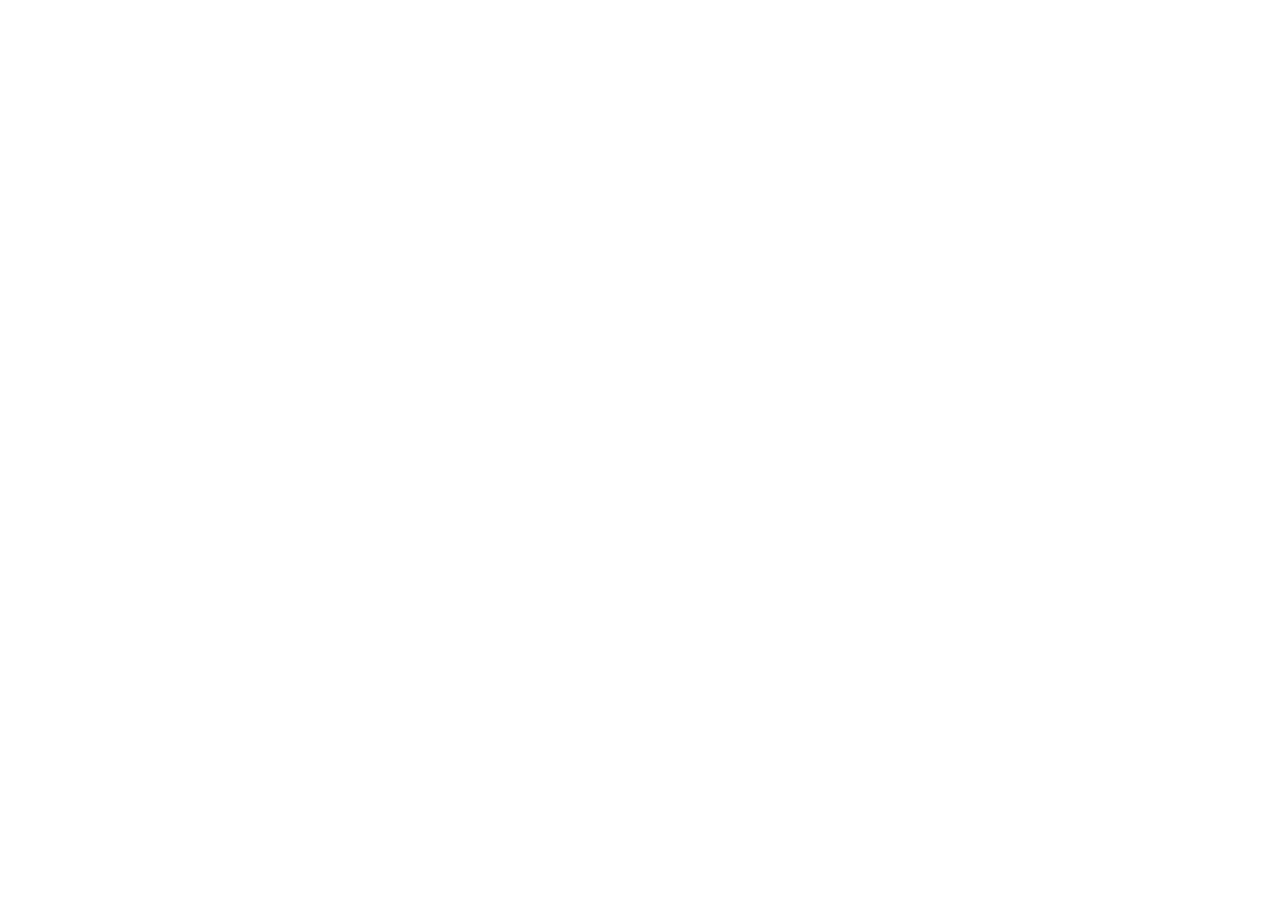
==== GSAP_project/index.html @ 46a2250f "basic structure" ====
<!DOCTYPE html>
<html lang="en">
<head>
    <meta charset="UTF-8">
    <meta name="viewport" content="width=device-width, initial-scale=1.0">
    <title>GSAP</title>
    <link rel="stylesheet" href="css/styles.css">
    <script src="https://cdn.jsdelivr.net/npm/gsap@3.14.1/dist/gsap.min.js"></script>
</head>
<body>
    
    <script src="js/script.js"></script>
</body>
</html>
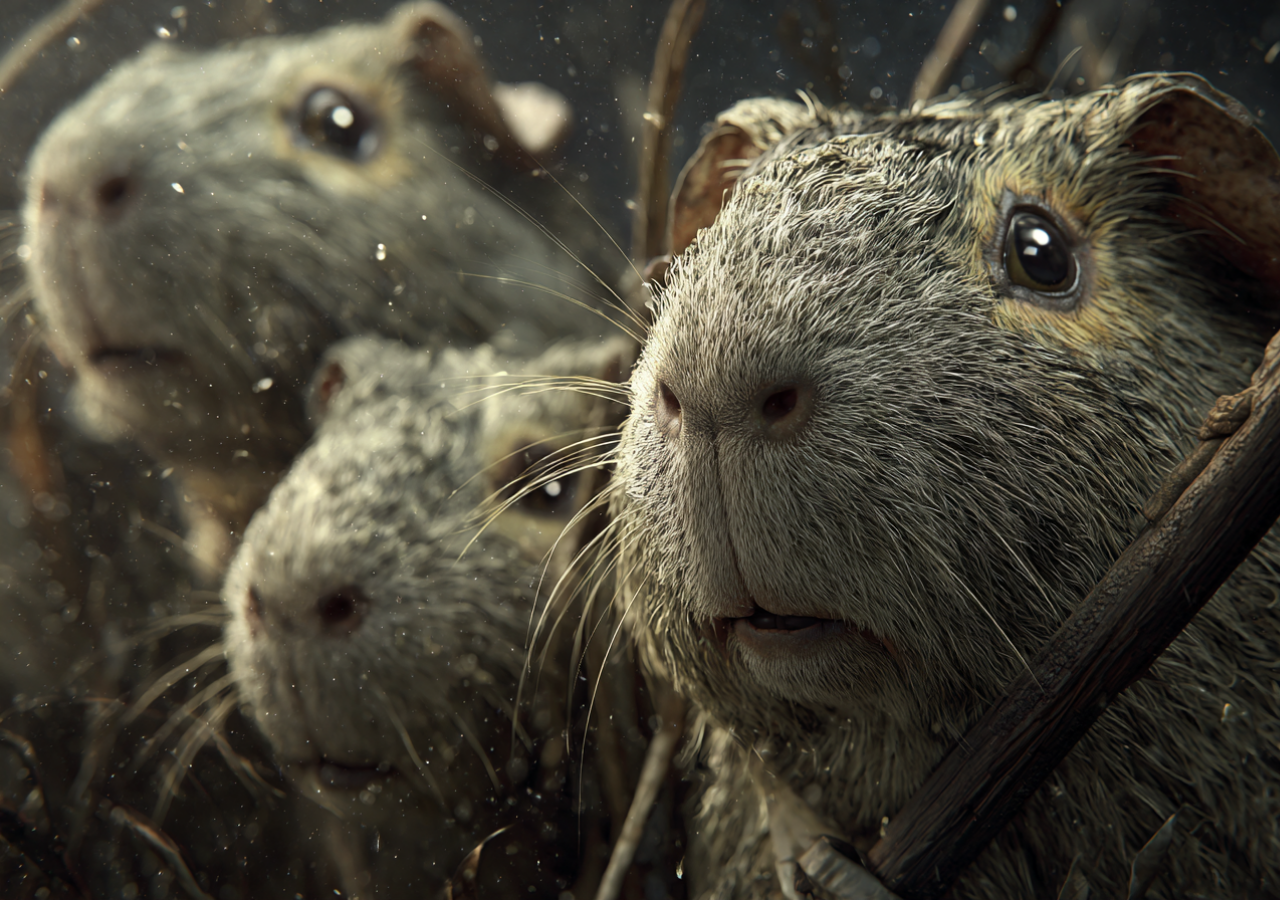
==== commit 356a56c0: "hero + body + font" ====
--- a/GSAP_project/index.html
+++ b/GSAP_project/index.html
@@ -6,9 +6,16 @@
     <title>GSAP</title>
     <link rel="stylesheet" href="css/styles.css">
     <script src="https://cdn.jsdelivr.net/npm/gsap@3.14.1/dist/gsap.min.js"></script>
+    <link rel="preconnect" href="https://fonts.googleapis.com">
+    <link rel="preconnect" href="https://fonts.gstatic.com" crossorigin>
+    <link href="https://fonts.googleapis.com/css2?family=Black+Ops+One&display=swap" rel="stylesheet">
 </head>
 <body>
-    
+    <section class="hero">
+        
+    </section>
+
+    <!--SCRIPTS-->
     <script src="js/script.js"></script>
 </body>
 </html>
--- a/GSAP_project/css/styles.css
+++ b/GSAP_project/css/styles.css
@@ -0,0 +1,22 @@
+body
+{
+    margin: 0;
+    padding: 0;
+    background-color: #000000;
+    font-family: "Black Ops One", sans-serif;
+}
+
+.hero
+{
+    width: 100vw;
+    height: 100vh;
+    background-color: red;
+    display: flex;
+    justify-content: center;
+    align-items: center;
+    background-image: url(../img/miskatonic.life_the_attack_of_the_mutant_guinea_pigs_high_det_c2e86c23-28d5-40e6-b380-a7911f9fa43f_2.png);
+    background-size: cover;
+    mix-blend-mode: difference;
+    position: relative;
+    overflow: hidden;
+}
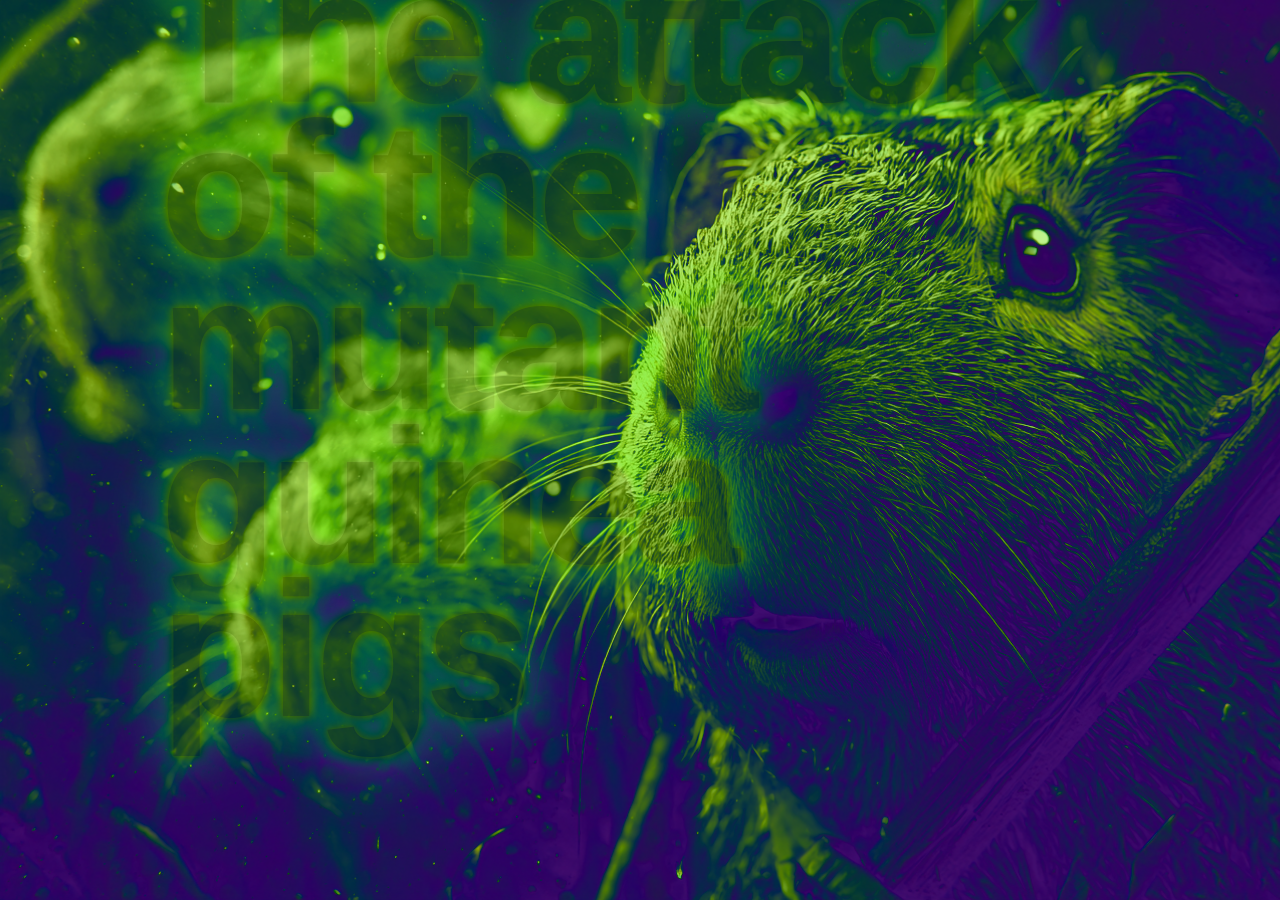
==== commit 45b46ee7: "animation with gsap" ====
--- a/GSAP_project/index.html
+++ b/GSAP_project/index.html
@@ -5,17 +5,23 @@
     <meta name="viewport" content="width=device-width, initial-scale=1.0">
     <title>GSAP</title>
     <link rel="stylesheet" href="css/styles.css">
-    <script src="https://cdn.jsdelivr.net/npm/gsap@3.14.1/dist/gsap.min.js"></script>
     <link rel="preconnect" href="https://fonts.googleapis.com">
     <link rel="preconnect" href="https://fonts.gstatic.com" crossorigin>
     <link href="https://fonts.googleapis.com/css2?family=Black+Ops+One&display=swap" rel="stylesheet">
 </head>
 <body>
     <section class="hero">
-        
+        <div class="container_hero">
+            <h1 class="hero_title">The attack of the mutant guinea pigs</h1>
+            <h2 class="hero_subtitle">Lorem ipsum, dolor sit amet consectetur adipisicing elit. Architecto, sint.</h2>
+            <img class="stamp-1">
+            <img class="stamp-2">
+            <img class="stamp-3">
+        </div>
     </section>
 
     <!--SCRIPTS-->
+    <script src="https://cdn.jsdelivr.net/npm/gsap@3.14.1/dist/gsap.min.js"></script>
     <script src="js/script.js"></script>
 </body>
 </html>
--- a/GSAP_project/css/styles.css
+++ b/GSAP_project/css/styles.css
@@ -2,7 +2,7 @@
 {
     margin: 0;
     padding: 0;
-    background-color: #000000;
+    background-color: #400d70;
     font-family: "Black Ops One", sans-serif;
 }
 
@@ -19,4 +19,20 @@
     mix-blend-mode: difference;
     position: relative;
     overflow: hidden;
+}
+
+.container_hero
+{
+    width: 75vw;
+}
+
+.hero_title
+{
+    font-size: 12rem;
+    color: rgb(173, 173, 173);
+    opacity: 1;
+    letter-spacing: -0.04em;
+    line-height: 0.8em;
+    text-shadow: 4px 2px 19px;
+    text-shadow: 0 0 5px #FFF, 0 0 10px #FFF, 0 0 15px #FFF, 0 0 20px #49ff18, 0 0 30px #49FF18, 0 0 40px #49FF18, 0 0 55px #49FF18, 0 0 75px #49ff18;
 }
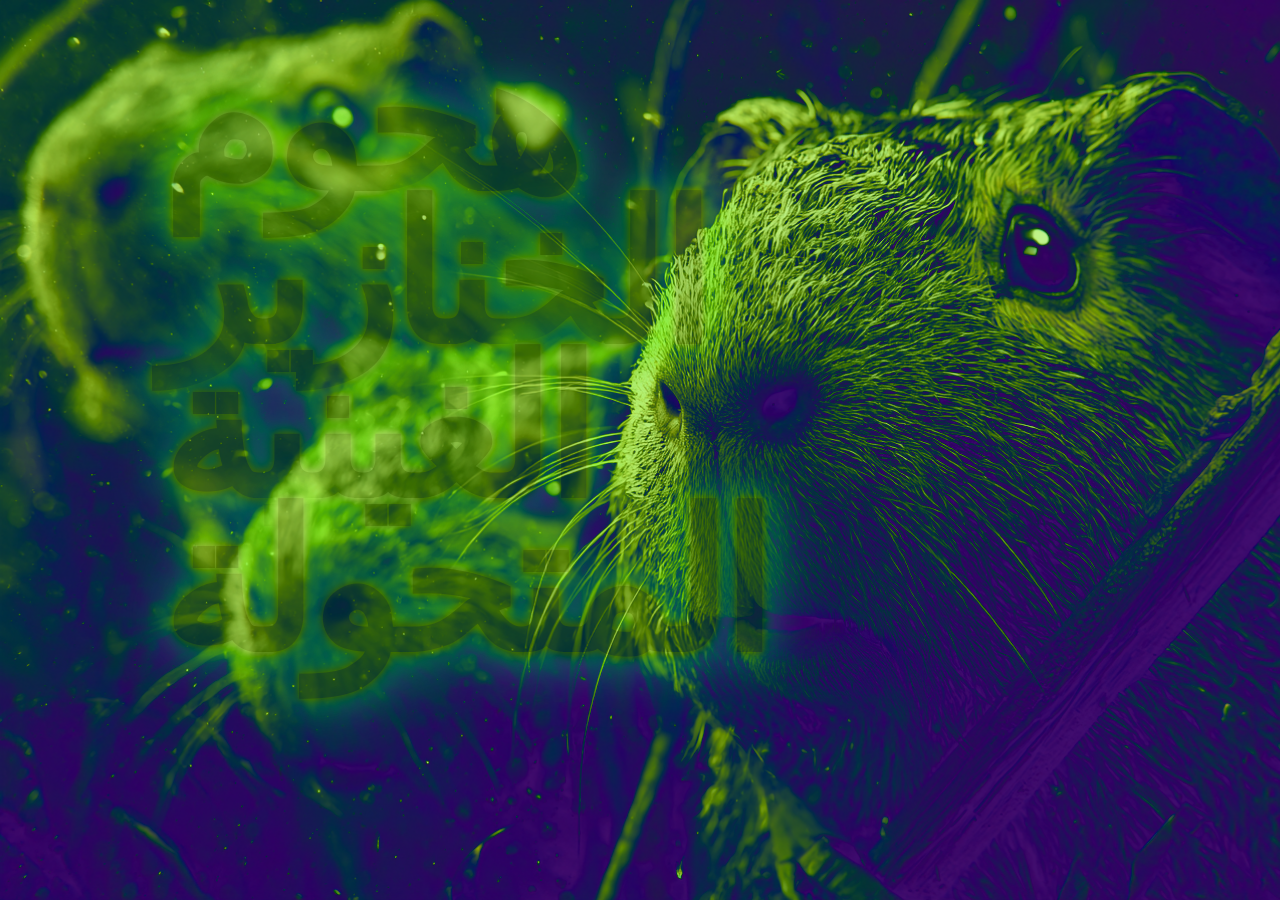
==== commit fadeac87: "finished animations" ====
--- a/GSAP_project/index.html
+++ b/GSAP_project/index.html
@@ -12,11 +12,11 @@
 <body>
     <section class="hero">
         <div class="container_hero">
-            <h1 class="hero_title">The attack of the mutant guinea pigs</h1>
-            <h2 class="hero_subtitle">Lorem ipsum, dolor sit amet consectetur adipisicing elit. Architecto, sint.</h2>
-            <img class="stamp-1">
-            <img class="stamp-2">
-            <img class="stamp-3">
+            <h1 class="hero_title">هجوم الخنازير الغينية المتحولة</h1>
+            <h2 class="hero_subtitle">لوريم إيبسوم، دولور سيت أميت، كونسيكتتور أديبيسكينغ إيليت. أركيتكتو، سينت.</h2>
+            <img class="stamp_1" src="img/guinea-pig.png" width="25%">
+            <img class="stamp_2" src="img/guinea-pig-1.png" width="30%">
+            <img class="stamp_3" src="img/guinea-pig-2.png" width="30%">
         </div>
     </section>
 
--- a/GSAP_project/css/styles.css
+++ b/GSAP_project/css/styles.css
@@ -35,4 +35,27 @@
     line-height: 0.8em;
     text-shadow: 4px 2px 19px;
     text-shadow: 0 0 5px #FFF, 0 0 10px #FFF, 0 0 15px #FFF, 0 0 20px #49ff18, 0 0 30px #49FF18, 0 0 40px #49FF18, 0 0 55px #49FF18, 0 0 75px #49ff18;
+}
+
+.stamp_1
+{
+    position: absolute;
+    left: 0px;
+    top: 80%;
+    transform: translateY(-50%);
+}
+
+.stamp_2
+{
+    position: absolute;
+    right: 0px;
+    bottom: 0;
+}
+
+.stamp_3
+{
+    position: absolute;
+    bottom: 0;
+    left: 50%;
+    transform: translateX(-50%);
 }
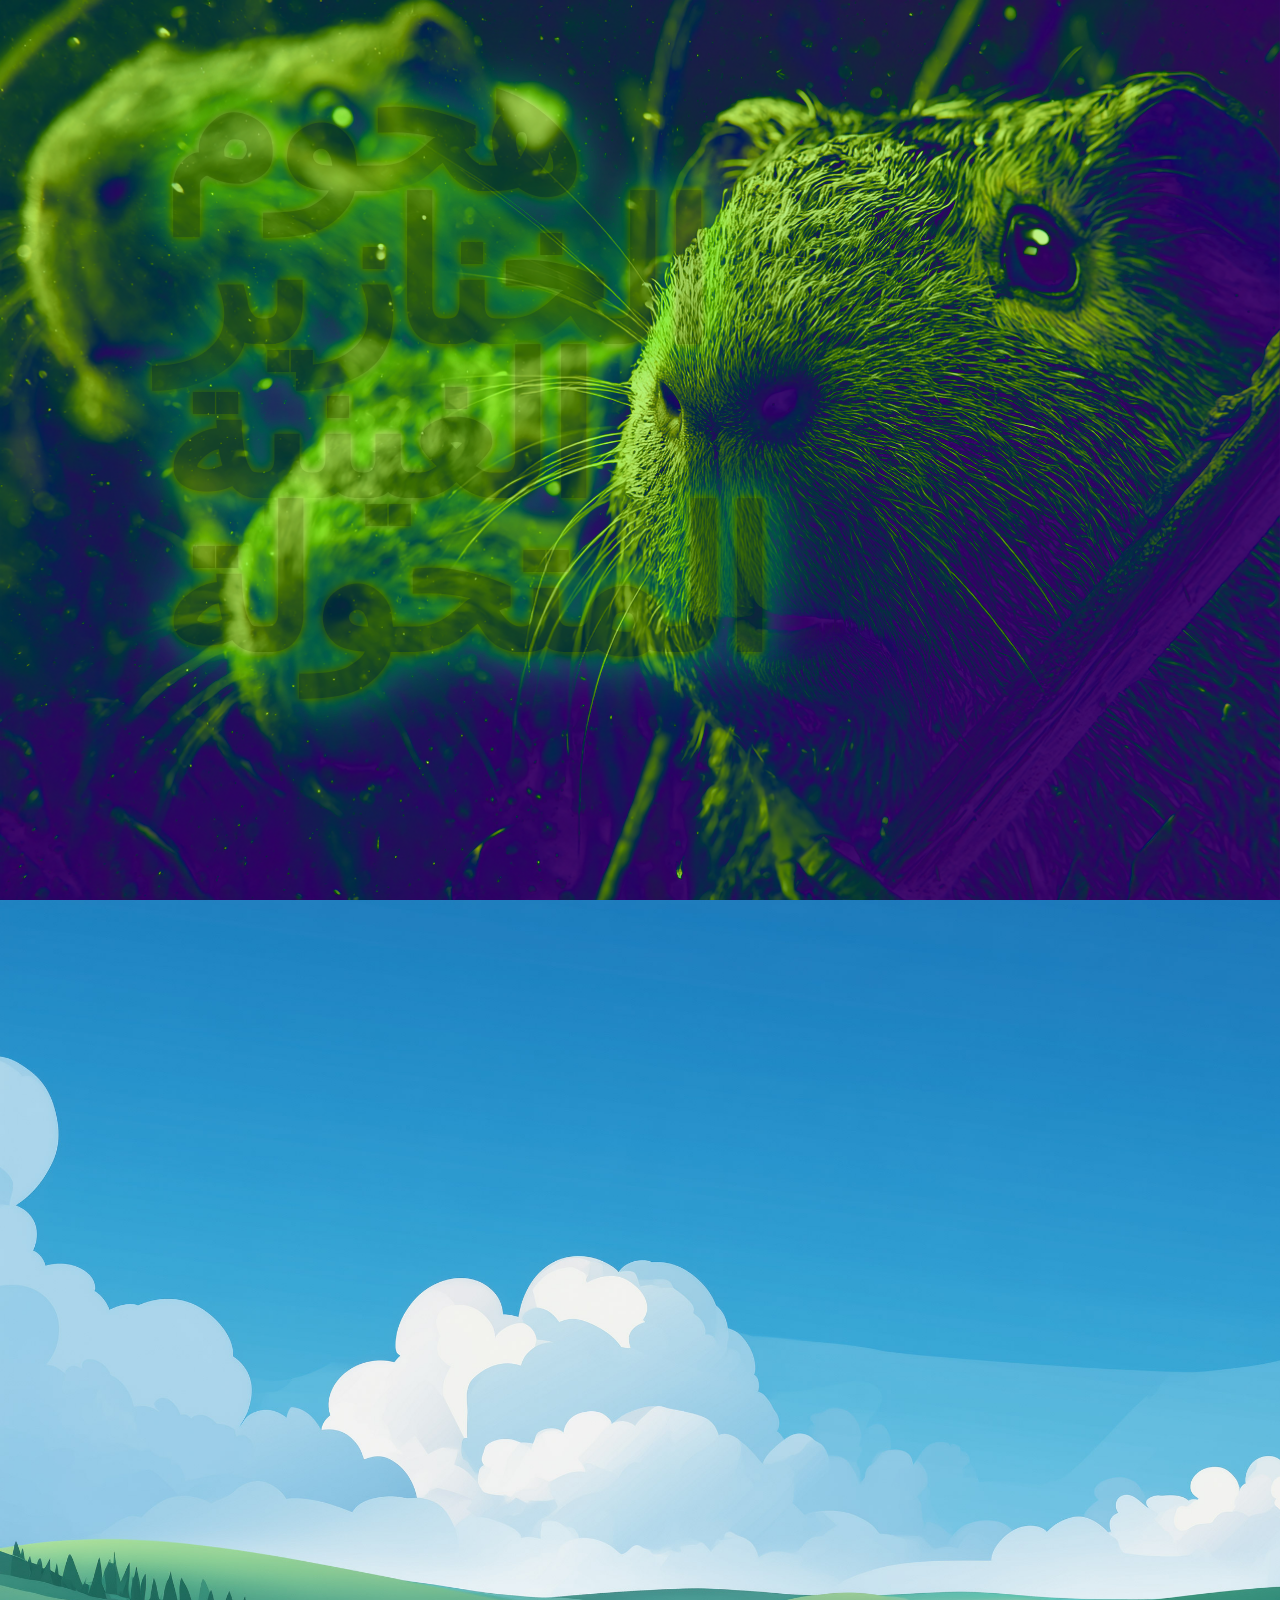
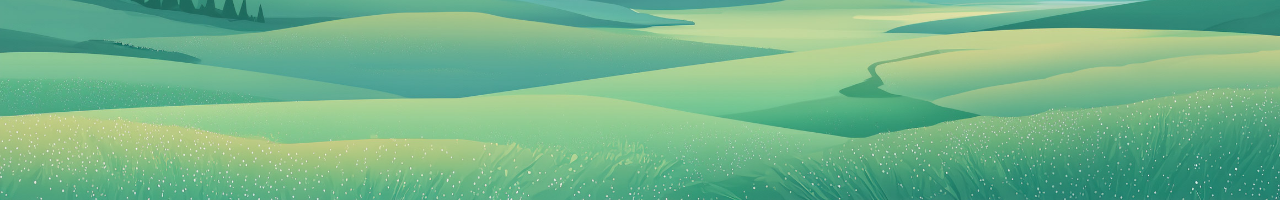
==== commit d640c94e: "Save" ====
--- a/GSAP_project/index.html
+++ b/GSAP_project/index.html
@@ -20,6 +20,13 @@
         </div>
     </section>
 
+    <section class="first">
+        <img class="cloud" src="img/nube-1.png" alt="Nube">
+        <img class="cloud_1" src="img/nube-2.png" alt="Nube">
+        <img class="cloud" src="img/nube-3.png" alt="Nube">
+        <img class="cloud" src="img/nube-4.png" alt="Nube">
+    </section>
+
     <!--SCRIPTS-->
     <script src="https://cdn.jsdelivr.net/npm/gsap@3.14.1/dist/gsap.min.js"></script>
     <script src="js/script.js"></script>
--- a/GSAP_project/css/styles.css
+++ b/GSAP_project/css/styles.css
@@ -4,6 +4,7 @@
     padding: 0;
     background-color: #400d70;
     font-family: "Black Ops One", sans-serif;
+    overflow-x: hidden;
 }
 
 .hero
@@ -37,6 +38,21 @@
     text-shadow: 0 0 5px #FFF, 0 0 10px #FFF, 0 0 15px #FFF, 0 0 20px #49ff18, 0 0 30px #49FF18, 0 0 40px #49FF18, 0 0 55px #49FF18, 0 0 75px #49ff18;
 }
 
+.first
+{
+    width: 100vw;
+    height: 100vh;
+    display: flex;
+    background-color: #49FF18;
+    justify-content: center;
+    align-items: center;
+    position: relative;
+    min-width: 100vh;
+    z-index: 1;
+    background-image: url(../img/landscape.jpg);
+    background-size: cover;
+}
+
 .stamp_1
 {
     position: absolute;
@@ -58,4 +74,38 @@
     bottom: 0;
     left: 50%;
     transform: translateX(-50%);
+}
+
+.cloud
+{
+    position: absolute;
+    top: 25%;
+    width: clamp(180px, 25vw, 420px);
+    pointer-events: none;
+    z-index: 10;
+    left: -40%;
+    animation: cloud-move 40s linear infinite;
+}
+
+.cloud_1
+{
+    position: absolute;
+    top: 25%;
+    width: clamp(180px, 25vw, 420px);
+    pointer-events: none;
+    z-index: 10;
+    right: -40%;
+    animation: cloud-move_1 150s linear infinite;
+}
+
+@keyframes cloud-move
+{
+    from {transform: translateX(0);}
+    to {transform: translateX(160vw);}
+}
+
+@keyframes cloud-move_1
+{
+    from {transform: translateX(0);}
+    to {transform: translateX(-200vw) scale(5);}
 }
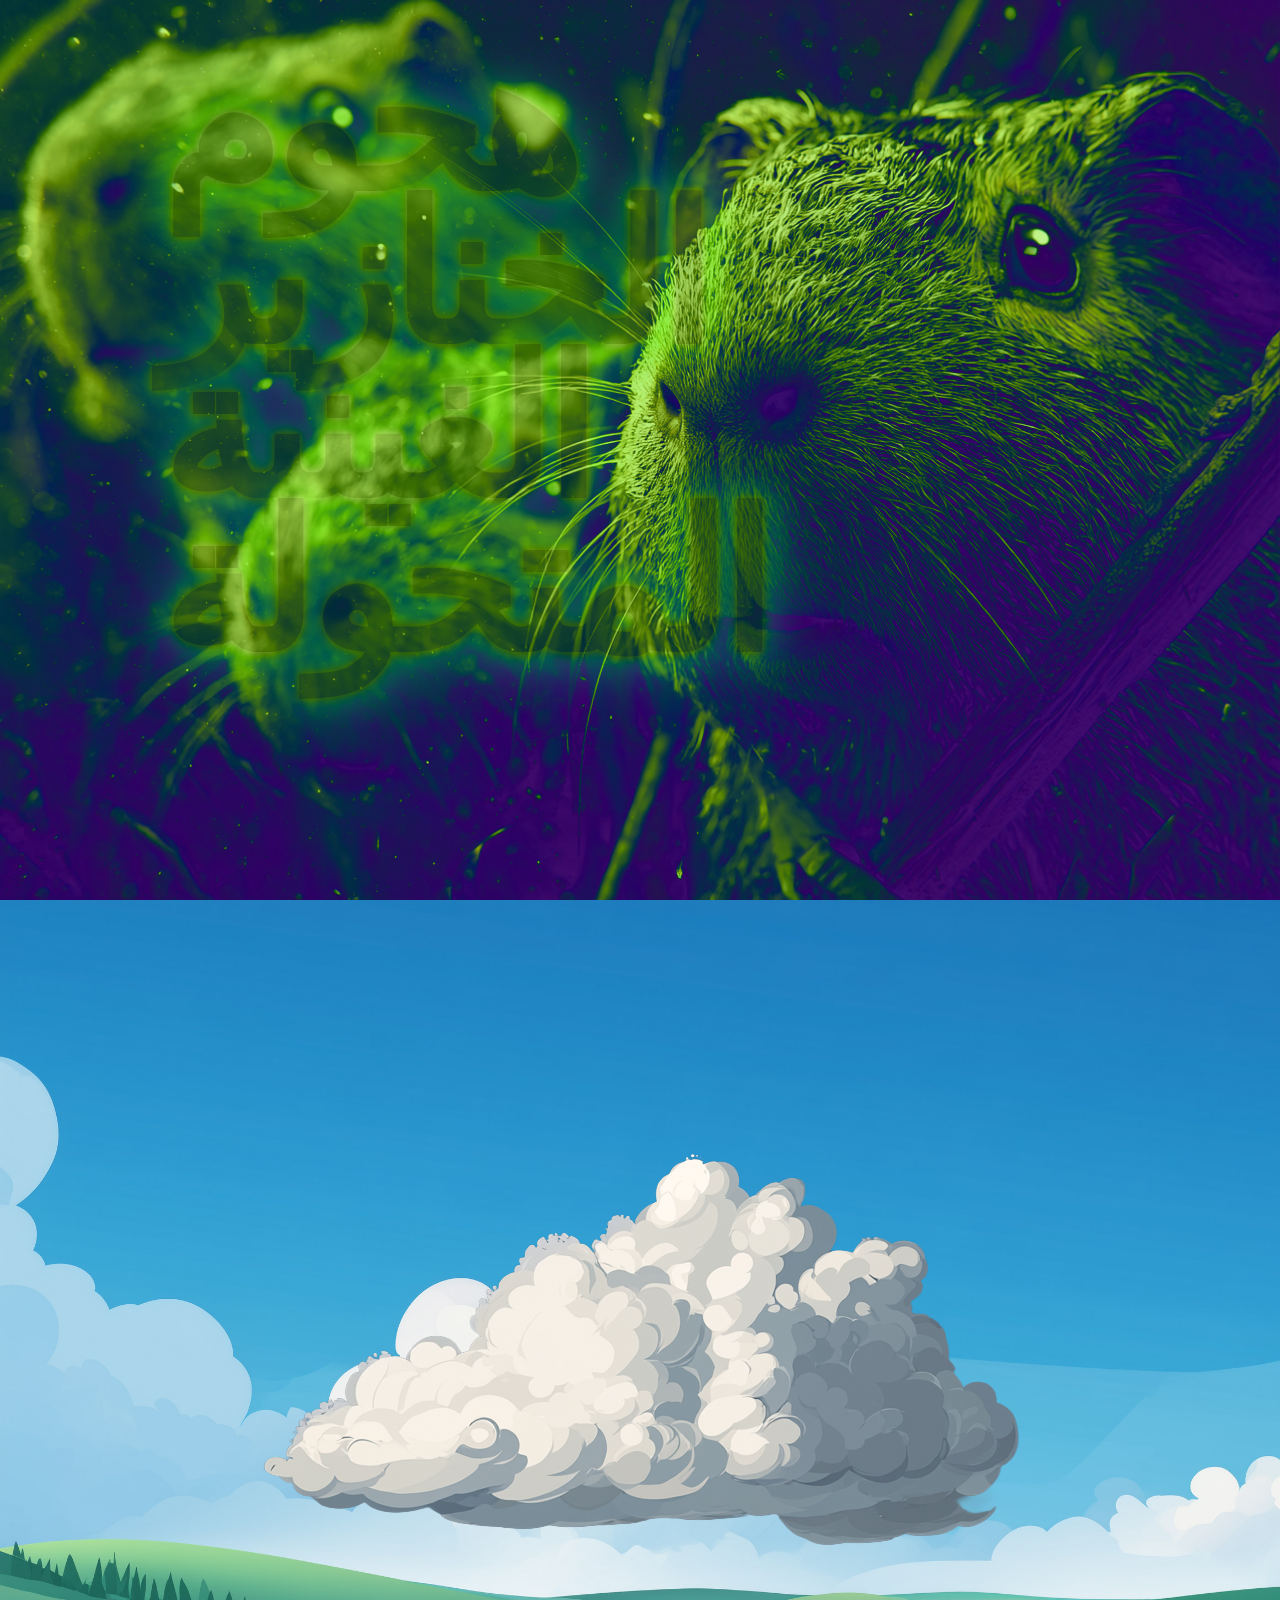
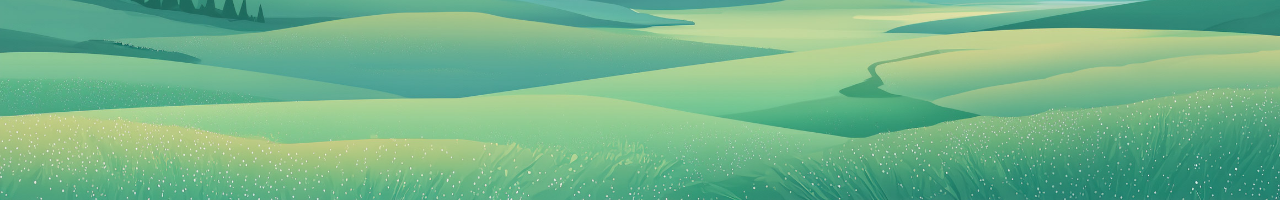
==== commit c20d6024: "Save" ====
--- a/GSAP_project/index.html
+++ b/GSAP_project/index.html
@@ -23,8 +23,8 @@
     <section class="first">
         <img class="cloud" src="img/nube-1.png" alt="Nube">
         <img class="cloud_1" src="img/nube-2.png" alt="Nube">
-        <img class="cloud" src="img/nube-3.png" alt="Nube">
-        <img class="cloud" src="img/nube-4.png" alt="Nube">
+        <img class="cloud_2" src="img/nube-3.png" alt="Nube">
+        <img class="cloud_3" src="img/nube-4.png" alt="Nube">
     </section>
 
     <!--SCRIPTS-->
--- a/GSAP_project/css/styles.css
+++ b/GSAP_project/css/styles.css
@@ -98,6 +98,17 @@
     animation: cloud-move_1 150s linear infinite;
 }
 
+.cloud_2
+{
+    position: absolute;
+    top: 25%;
+    width: clamp(180px, 25vw, 420px);
+    pointer-events: none;
+    z-index: 10;
+    right: -40%;
+    animation: cloud-move_2 150s linear infinite;
+}
+
 @keyframes cloud-move
 {
     from {transform: translateX(0);}
@@ -108,4 +119,10 @@
 {
     from {transform: translateX(0);}
     to {transform: translateX(-200vw) scale(5);}
+}
+
+@keyframes cloud-move_2
+{
+    from {transform: translateX(0);}
+    to {transform: translateX(-200vw) scale(5);}
 }
